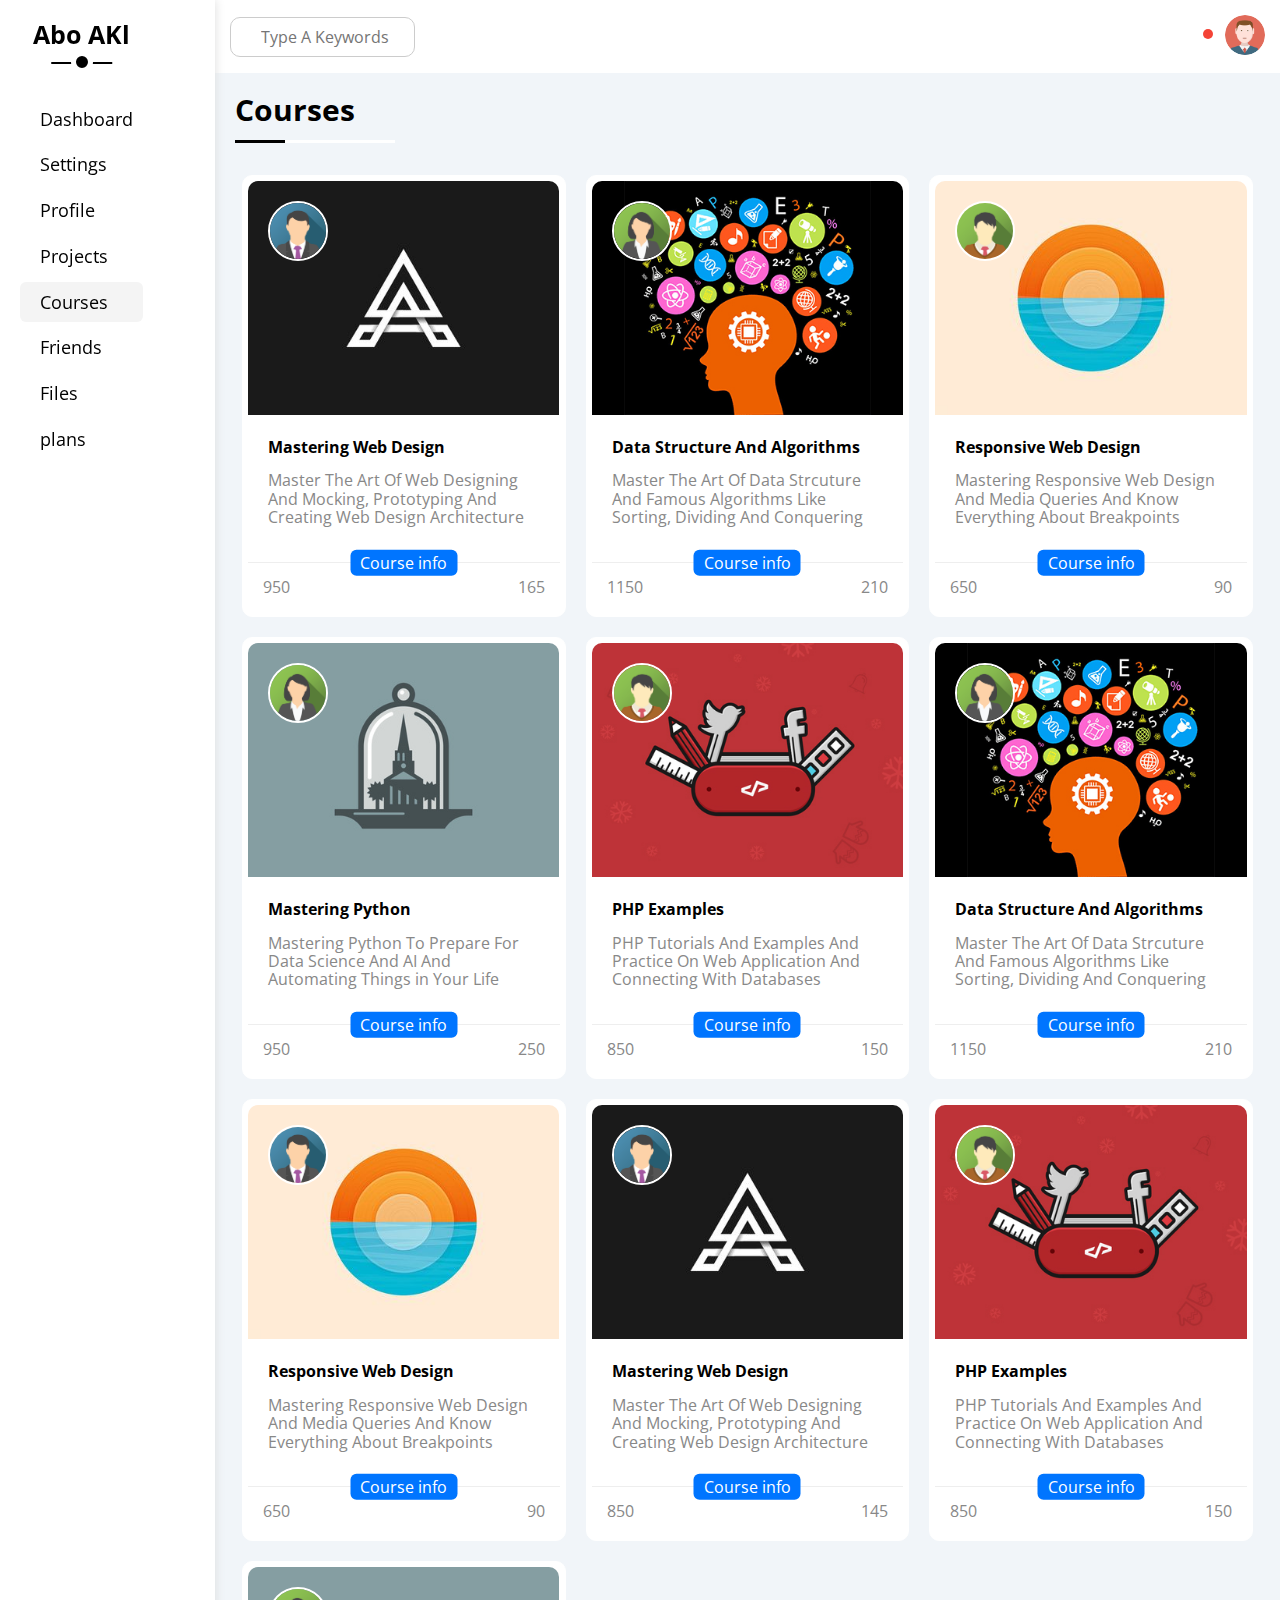
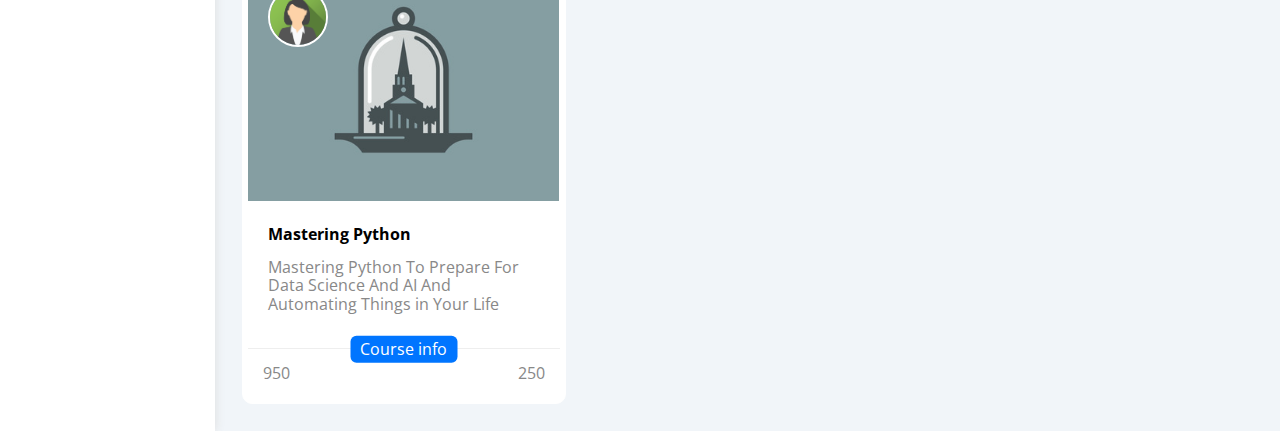
==== courses.html @ c009faca "upload the project 4" ====
<!DOCTYPE html>
<html lang="en" dir="ltr">
  <head>
    <meta charset="UTF-8" />
    <meta name="viewport" content="width=device-width, initial-scale=1.0" />
    <title>courses</title>
    <meta name="description" content="this is Dashboard" />
    <!-- Awesome liberary -->
    <link
      rel="stylesheet"
      href="https://cdnjs.cloudflare.com/ajax/libs/font-awesome/6.5.2/css/all.min.css"
      integrity="sha512-SnH5WK+bZxgPHs44uWIX+LLJAJ9/2PkPKZ5QiAj6Ta86w+fsb2TkcmfRyVX3pBnMFcV7oQPJkl9QevSCWr3W6A=="
      crossorigin="anonymous"
      referrerpolicy="no-referrer"
    />
    <!-- normalize style  -->
    <link rel="stylesheet" href="css/normalize.css" />
    <!-- Google Fonts -->
    <link rel="preconnect" href="https://fonts.googleapis.com" />
    <link rel="preconnect" href="https://fonts.gstatic.com" crossorigin />
    <link
      href="https://fonts.googleapis.com/css2?family=Open+Sans:ital,wght@0,300..800;1,300..800&display=swap"
      rel="stylesheet"
    />
    <!-- CSS Style -->
    <link rel="stylesheet" href="css/style.css" />
    <!-- CSS Framewoks -->
    <link rel="stylesheet" href="css/framewoks.css" />
  </head>
  <body>
    <div class="page d-flex">
      <div class="sidebar bg-white p-20 p-relative">
        <div class="div">
          <h3 class="p-relative txt-c fs-25">Abo AKl</h3>
          <ul class="mt-15 mb-15">
            <li class="p-10 mb-5 rad-6" title="Dashboard">
              <a href="index.html" class="c-black fs-18 d-flex align-center">
                <i class="fa-regular fa-chart-bar fa-fw"></i>
                <span>Dashboard</span>
              </a>
            </li>
            <li class="p-10 mb-5 rad-6" title="settings">
              <a href="settings.html" class="c-black fs-18 d-flex align-center">
                <i class="fa-solid fa-gear fa-fw"></i>
                <span>Settings</span>
              </a>
            </li>
            <li class="p-10 mb-5 rad-6" title="profile">
              <a href="profile.html" class="c-black fs-18 d-flex align-center">
                <i class="fa-regular fa-user fa-fw"></i>
                <span>Profile</span>
              </a>
            </li>
            <li class="p-10 mb-5 rad-6" title="projects">
              <a href="projects.html" class="c-black fs-18 d-flex align-center">
                <i class="fa-solid fa-diagram-project fa-fw"></i>
                <span>Projects</span>
              </a>
            </li>
            <li class="active p-10 mb-5 rad-6" title="Courses">
              <a href="courses.html" class="c-black fs-18 d-flex align-center">
                <i class="fa-solid fa-graduation-cap fa-fw"></i>
                <span>Courses</span>
              </a>
            </li>
            <li class="p-10 mb-5 rad-6" title="Friends">
              <a href="friends.html" class="c-black fs-18 d-flex align-center">
                <i class="fa-regular fa-circle-user fa-fw"></i>
                <span>Friends</span>
              </a>
            </li>
            <li class="p-10 mb-5 rad-6" title="Files">
              <a href="files.html" class="c-black fs-18 d-flex align-center">
                <i class="fa-regular fa-file fa-fw"></i>
                <span>Files</span>
              </a>
            </li>
            <li class="p-10 mb-5 rad-6" title="plans">
              <a href="plans.html" class="c-black fs-18 d-flex align-center">
                <i class="fa-regular fa-credit-card fa-fw"></i>
                <span>plans</span>
              </a>
            </li>
          </ul>
        </div>
      </div>
      <div class="content-area w-full">
        <header class="between-flex bg-white h-74 p-15">
          <div class="search p-relative">
            <input
              type="search"
              name="search"
              placeholder="Type A Keywords"
              class="p-10 rad-10 border-ccc"
            />
          </div>
          <div class="image between-flex gap-10">
            <span class="notification p-relative">
              <i class="fa-regular fa-bell fa-lg"></i>
            </span>
            <a href="profile.html"
              ><img src="image/avatar.png" loading="lazy" alt="avatar"
            /></a>
          </div>
        </header>
        <h1 class="p-relative fw-bold fs-30 h1">Courses</h1>
        <div class="courses-boxs d-grid gap-10 m-20">
          <div class="box-course rad-10 bg-white border-white p-5">
            <div class="image p-relative bg-white">
              <img src="image/course-01.png" alt="Course" class="course" />
              <img src="image/team-01.png" alt="Team" class="Team" />
            </div>
            <div class="text p-20">
              <h4>Mastering Web Design</h4>
              <p class="c-grey fs-15 mt-15 mb-15">
                Master The Art Of Web Designing And Mocking, Prototyping And
                Creating Web Design Architecture
              </p>
            </div>
            <div class="dollars between-flex p-15 p-relative">
              <a href="#" class="btn-shape bg-blue">Course info</a>
              <span class="c-grey">
                <i class="fa-regular fa-user"></i>
                950
              </span>
              <span class="c-grey">
                <i class="fa-solid fa-dollar-sign"></i>
                165
              </span>
            </div>
          </div>
          <div class="box-course rad-10 bg-white border-white p-5">
            <div class="image p-relative bg-white">
              <img src="image/course-02.png" alt="Course" class="course" />
              <img src="image/team-02.png" alt="Team" class="Team" />
            </div>
            <div class="text p-20">
              <h4>Data Structure And Algorithms</h4>
              <p class="c-grey fs-15 mt-15 mb-15">
                Master The Art Of Data Strcuture And Famous Algorithms Like
                Sorting, Dividing And Conquering
              </p>
            </div>
            <div class="dollars between-flex p-15 p-relative">
              <a href="#" class="btn-shape bg-blue">Course info</a>
              <span class="c-grey">
                <i class="fa-regular fa-user"></i>
                1150
              </span>
              <span class="c-grey">
                <i class="fa-solid fa-dollar-sign"></i>
                210
              </span>
            </div>
          </div>
          <div class="box-course rad-10 bg-white border-white p-5">
            <div class="image p-relative bg-white">
              <img src="image/course-03.png" alt="Course" class="course" />
              <img src="image/team-03.png" alt="Team" class="Team" />
            </div>
            <div class="text p-20">
              <h4>Responsive Web Design</h4>
              <p class="c-grey fs-15 mt-15 mb-15">
                Mastering Responsive Web Design And Media Queries And Know
                Everything About Breakpoints
              </p>
            </div>
            <div class="dollars between-flex p-15 p-relative">
              <a href="#" class="btn-shape bg-blue">Course info</a>
              <span class="c-grey">
                <i class="fa-regular fa-user"></i>
                650
              </span>
              <span class="c-grey">
                <i class="fa-solid fa-dollar-sign"></i>
                90
              </span>
            </div>
          </div>
          <div class="box-course rad-10 bg-white border-white p-5">
            <div class="image p-relative bg-white">
              <img src="image/course-04.png" alt="Course" class="course" />
              <img src="image/team-02.png" alt="Team" class="Team" />
            </div>
            <div class="text p-20">
              <h4>Mastering Python</h4>
              <p class="c-grey fs-15 mt-15 mb-15">
                Mastering Python To Prepare For Data Science And AI And
                Automating Things in Your Life
              </p>
            </div>
            <div class="dollars between-flex p-15 p-relative">
              <a href="#" class="btn-shape bg-blue">Course info</a>
              <span class="c-grey">
                <i class="fa-regular fa-user"></i>
                950
              </span>
              <span class="c-grey">
                <i class="fa-solid fa-dollar-sign"></i>
                250
              </span>
            </div>
          </div>
          <div class="box-course rad-10 bg-white border-white p-5">
            <div class="image p-relative bg-white">
              <img src="image/course-05.png" alt="Course" class="course" />
              <img src="image/team-03.png" alt="Team" class="Team" />
            </div>
            <div class="text p-20">
              <h4>PHP Examples</h4>
              <p class="c-grey fs-15 mt-15 mb-15">
                PHP Tutorials And Examples And Practice On Web Application And
                Connecting With Databases
              </p>
            </div>
            <div class="dollars between-flex p-15 p-relative">
              <a href="#" class="btn-shape bg-blue">Course info</a>
              <span class="c-grey">
                <i class="fa-regular fa-user"></i>
                850
              </span>
              <span class="c-grey">
                <i class="fa-solid fa-dollar-sign"></i>
                150
              </span>
            </div>
          </div>
          <div class="box-course rad-10 bg-white border-white p-5">
            <div class="image p-relative bg-white">
              <img src="image/course-02.png" alt="Course" class="course" />
              <img src="image/team-02.png" alt="Team" class="Team" />
            </div>
            <div class="text p-20">
              <h4>Data Structure And Algorithms</h4>
              <p class="c-grey fs-15 mt-15 mb-15">
                Master The Art Of Data Strcuture And Famous Algorithms Like
                Sorting, Dividing And Conquering
              </p>
            </div>
            <div class="dollars between-flex p-15 p-relative">
              <a href="#" class="btn-shape bg-blue">Course info</a>
              <span class="c-grey">
                <i class="fa-regular fa-user"></i>
                1150
              </span>
              <span class="c-grey">
                <i class="fa-solid fa-dollar-sign"></i>
                210
              </span>
            </div>
          </div>
          <div class="box-course rad-10 bg-white border-white p-5">
            <div class="image p-relative bg-white">
              <img src="image/course-03.png" alt="Course" class="course" />
              <img src="image/team-01.png" alt="Team" class="Team" />
            </div>
            <div class="text p-20">
              <h4>Responsive Web Design</h4>
              <p class="c-grey fs-15 mt-15 mb-15">
                Mastering Responsive Web Design And Media Queries And Know
                Everything About Breakpoints
              </p>
            </div>
            <div class="dollars between-flex p-15 p-relative">
              <a href="#" class="btn-shape bg-blue">Course info</a>
              <span class="c-grey">
                <i class="fa-regular fa-user"></i>
                650
              </span>
              <span class="c-grey">
                <i class="fa-solid fa-dollar-sign"></i>
                90
              </span>
            </div>
          </div>
          <div class="box-course rad-10 bg-white border-white p-5">
            <div class="image p-relative bg-white">
              <img src="image/course-01.png" alt="Course" class="course" />
              <img src="image/team-01.png" alt="Team" class="Team" />
            </div>
            <div class="text p-20">
              <h4>Mastering Web Design</h4>
              <p class="c-grey fs-15 mt-15 mb-15">
                Master The Art Of Web Designing And Mocking, Prototyping And
                Creating Web Design Architecture
              </p>
            </div>
            <div class="dollars between-flex p-15 p-relative">
              <a href="#" class="btn-shape bg-blue">Course info</a>
              <span class="c-grey">
                <i class="fa-regular fa-user"></i>
                850
              </span>
              <span class="c-grey">
                <i class="fa-solid fa-dollar-sign"></i>
                145
              </span>
            </div>
          </div>
          <div class="box-course rad-10 bg-white border-white p-5">
            <div class="image p-relative bg-white">
              <img src="image/course-05.png" alt="Course" class="course" />
              <img src="image/team-03.png" alt="Team" class="Team" />
            </div>
            <div class="text p-20">
              <h4>PHP Examples</h4>
              <p class="c-grey fs-15 mt-15 mb-15">
                PHP Tutorials And Examples And Practice On Web Application And
                Connecting With Databases
              </p>
            </div>
            <div class="dollars between-flex p-15 p-relative">
              <a href="#" class="btn-shape bg-blue">Course info</a>
              <span class="c-grey">
                <i class="fa-regular fa-user"></i>
                850
              </span>
              <span class="c-grey">
                <i class="fa-solid fa-dollar-sign"></i>
                150
              </span>
            </div>
          </div>
          <div class="box-course rad-10 bg-white border-white p-5">
            <div class="image p-relative bg-white">
              <img src="image/course-04.png" alt="Course" class="course" />
              <img src="image/team-02.png" alt="Team" class="Team" />
            </div>
            <div class="text p-20">
              <h4>Mastering Python</h4>
              <p class="c-grey fs-15 mt-15 mb-15">
                Mastering Python To Prepare For Data Science And AI And
                Automating Things in Your Life
              </p>
            </div>
            <div class="dollars between-flex p-15 p-relative">
              <a href="#" class="btn-shape bg-blue">Course info</a>
              <span class="c-grey">
                <i class="fa-regular fa-user"></i>
                950
              </span>
              <span class="c-grey">
                <i class="fa-solid fa-dollar-sign"></i>
                250
              </span>
            </div>
          </div>
        </div>
      </div>
    </div>
  </body>
</html>
---- css/style.css ----
:root{
        --background-active:#f6f6f6 ;
        --background-title: #eee;
        --blue-color: #0075ff;
        --blue-alt-color: #0d69d5;
        --orange-color: #f59e0b;
        --green-color: #22c55e;
        --red-color: #f44336;
        --grey-color: #888;
        --transition: 0.3s;
        --fa-style-family-classic: "Font Awesome 6 Free";
}
*{
        box-sizing: border-box;
        -webkit-box-sizing: border-box;
        margin: 0;
        padding: 0;
        text-decoration: none;
        scroll-behavior: smooth;
}
body{
        font-family: "Open Sans", sans-serif;
}
*:focus{
        outline: none;
}
ul{
        list-style: none;
        padding: 0;
}
::-webkit-scrollbar{
        width: 15px;
}
::-webkit-scrollbar-track{
        background-color: white;
}
::-webkit-scrollbar-thumb{
        background-color: var(--blue-color);
}
::-webkit-scrollbar-thumb:hover{
        background-color: var(--blue-alt-color);
}
.page{
        background-color: #f1f5f9;
        min-height: 100vh;
}
/* start sidebar */
.sidebar .div{
        position: fixed;
}
.page .sidebar{
        width: 250px;
        box-shadow: 0 0 10px #ddd;
}
.page .sidebar h3{
        margin-bottom: 50px;
}
.page .sidebar h3::before,
.page .sidebar h3::after{
        content: '';
        position: absolute;
        transform: translateX(-50%);
        background-color: black;
}
.page .sidebar h3::before{
        bottom: -15px;
        left: 50%;
        width: 50%;
        height: 2px;
}
.page .sidebar h3::after{
        bottom: -24px;
        left: 50%;
        width: 12px;
        height: 12px;
        border-radius: 50%;
        border: 5px solid white;
}
.page .sidebar ul li a span{
        margin-left: 10px;       
}
.page .sidebar ul li:hover,
.page .sidebar ul .active{
        background-color: #f4f4f4;
}
.page .sidebar ul li{
        padding: 10px;
}
@media (max-width:768px) {
        .page .sidebar ul li a span,
        .page .sidebar h3::after,
        .page .sidebar h3::before{
                display: none;
        }
        .sidebar .div{
                left:1px;
        }
        .page .sidebar{
                width: 50px;
                padding: 20px 4px;
        }
        .page .sidebar h3{
                font-size: 15px;
                margin-bottom: 20px;
                width: 44px;
        }
        .page .sidebar ul li{
                padding: 10px;
        }
}
/* end sidebar */
.content-area{
        overflow: hidden;
}
/* start header */
.page .content-area header .search input[type="search"]{
        width: 185px;
        padding-left:30px;
        transition:width var(--transition);
}
.page .content-area header .search input[type="search"]:focus{
        width: 200px;
}
.page .content-area header .search input[type="search"]:focus::placeholder{
        opacity: 0;
}
.page .content-area header .search::before{
        font-family: var(--fa-style-family-classic);
        content: '\f002';
        position: absolute;
        font-weight: 700;
        color: var(--grey-color);
        left: 10px;
        top: 50%;
        transform: translateY(-50%);
        font-size: 14px;
}
.page .content-area header .image span::after{
        content: '';
        position: absolute;
        width: 10px;
        height: 10px;
        border-radius: 50%;
        background-color: var(--red-color);
        top: -8px;
        right:-8px;
}
.page .content-area header .image .notification:hover {
        cursor: pointer;
        color: var(--orange-color);
}
.page .content-area header .image img{
        width: 40px;
        height: 40px;
        border-radius: 50%;
}
/* end header */
/* Start Dashbord */
.page .content-area h1::before,
.page .content-area h1::after{
        content: '';
        position: absolute;
        height: 3px;
        bottom:-15px;
        left: 0;
}
.page .content-area h1::before{
        background-color: white;
        width: 160px;
}
.page .content-area h1::after{
        background-color: black;
        width: 50px;
}
.wrapper{
        grid-template-columns: repeat(auto-fill,minmax(450px,1fr));
        margin:0 20px 20px 20px;
}
@media (max-width: 767px) {
        .wrapper {
                grid-template-columns:repeat(auto-fill,minmax(340px, 1fr));
                margin-left: 5px;
        }
}
/* start Welcome */
.page .content-area .wrapper .welcome{
        overflow: hidden;
}
.page .content-area .wrapper .welcome .avatar{
        width: 75px;
        height: 75px;
        border-radius: 50%;
        border: 2px solid white;
        margin-top: -40px;
        margin-left: 30px;
        padding: 2px;
        box-shadow: 0 0 5px #ddd;
}
.content-bottem{
        margin: 20px 0 50px;      
        border-top:2px solid var(--background-title) ;
        border-bottom:2px solid var(--background-title);
}
.content-bottem .box{
        flex: 1;
}
.page .content-area .wrapper .welcome a{
        margin: 0px 15px 15px auto;
        transition: var(--transition);
}
.page .content-area .wrapper .welcome a:hover{
        background-color: var(--blue-alt-color);
}
@media (max-width:768px) {
        .page .content-area .wrapper .welcome .avatar{
                margin-left: 0;
        }
}
/* start draft*/
.draft .title textarea{
        height: 180px;
        resize: none;
}
.draft form .save{
        margin: 25px 15px 0 auto;
        transition: var(--transition);
}
.draft a:hover{
        background-color: var(--blue-alt-color);
}
/* start target*/
.targets .target-row .icon{
        width: 80px;
        height: 80px;
        margin-right: 15px;
}
.targets .target-row .details{
        flex: 1;
}
.blue .icon,
.blue .progress{
        background-color: rgb(34 197 94 / 20%);
}
.green .icon,
.green .progress{
        background-color: rgb(34 197 94 / 20%);
}
.orange .icon,
.orange .progress{
        background-color: rgb(245 158 11 / 20%);
}
.details .progress{
        position: relative;
        height: 4px;
        width: 100%;
}
.details .progress > span{
        position: absolute;
        height: 100%;
}
.details .progress > span span{
        position: absolute;
        right: -13px;
        top: -30px;
        border-radius: 6px;
        padding: 1px;
        color: white;
        border: 1px solid ;
}
.details .progress > span span::before{
        content: '';
        position: absolute;
        border-color:transparent;
        border-width: 5px;
        border-style: solid;
        top: 21px;
        right: 12px;
}
.details .progress > .orange span::before{
        border-top-color:var(--orange-color) ;
}
.details .progress > .green span::before{
        border-top-color:var(--green-color) ;
}
.details .progress > .blue span::before{
        border-top-color:var(--blue-color) ;
}
/* start Tickets */
.tickets .box {
  border: 1px solid #ccc;
  width: calc(50% - 10px);
}
@media (max-width: 767px) {
  .tickets .box {
    width: 100%;
  }
}
/* start News*/
.news .box:not(:nth-of-type(4)){
        padding-bottom: 20px;
        border-bottom: 1px solid var(--background-title);
} 
.news .box .text{
        flex: 1;
}
@media (max-width:767px) {
        .news .box{
                display: block;
        }
        .news .box .button{
                width: fit-content;
                margin: 10px auto;
        }
        .news .box img{
                margin-bottom: 10px;
        }
        .news .box h3{
                font-size: 20px;
        }
        .news .box p{
                margin-bottom: 10px;
                font-size: 16px;
        }
}
/* start Tasks */
.tasks .box .text{
        flex: 1;
}
.tasks .box:not(:last-child){
        padding-bottom: 20px;
        border-bottom: 1px solid var(--background-title);
} 
.tasks .box i{
        cursor: pointer;
        transition: var(--transition);
}
.tasks .box i:hover{
        color: var(--red-color);
}
.tasks .done{
        opacity: 0.3;
}
.tasks .done p{
        text-decoration:line-through;
}
/* Start Uploads */
.uploads .box{
        display: flex;
        align-items: center;
}
.uploads .box:not(:last-of-type){
        margin-bottom: 10px;
        padding:0 0 10px;
        border-bottom: 1px solid #eee;
}
.uploads .box .text{
        flex: 1;
}
.uploads .box img{
        width: 40px;
        margin-right: 10px;
}
/* start progress */
.progress ul::before{
        content: '';
        position: absolute;
        left: 10px;
        width: 2px;
        height: calc(100% - 10px);
        background-color: var(--blue-color);
}
.progress ul li::before{
        content: '';
        height: 20px;
        width: 20px;
        border-radius:50% ;
        background-color: white;
        border: 2px solid white;
        outline: 2px solid var(--blue-color);
        margin-right: 20px;display: block;
        z-index: 1;
}
.progress ul .done::before{
        background-color: var(--blue-color);
}
.progress ul .current::before{
        animation: flash 2s linear infinite;
        -webkit-animation: flash 1      s linear infinite alternate;
        transition: var(--transition);
}
@keyframes flash {
        from{
                background-color: var(--blue-color);
        }
        to{
                background-color: white;
        }
}
/* start reminders */
.reminders ul li > span {
        width: 12px;
        height: 12px;
        border-radius: 50%;
        margin-right: 15px;
}
.reminders ul .blue >span{
        background-color:var(--blue-color);
} 
.reminders ul .green >span{
        background-color:var(--green-color);
} 
.reminders ul .orange >span{
        background-color:var(--orange-color);
} .reminders ul .red >span{
        background-color:var(--red-color);
} 
.reminders ul .blue div{
        border-left: 2px solid var(--blue-color);
}
.reminders ul .green div{
        border-left: 2px solid var(--green-color);
}
.reminders ul .orange div{
        border-left: 2px solid var(--orange-color);
}
.reminders ul .red div{
        border-left: 2px solid var(--red-color);
}
.reminders ul li div p{
        font-weight: bold;
        margin-bottom: 5px;
}
/* start posts */
.posts .box img{
        width: 50px;
        margin-right: 20px;
}
.posts .content{
        border-top: 1px solid #eee;
        border-bottom: 1px solid #eee;
}
.posts .love:hover{
        color: var(--red-color);
        cursor: pointer;
}
.posts .comment:hover{
        color: var(--blue-alt-color);
        cursor: pointer;
}
/* start social-stats */
.social-stats  i{
        position: absolute;
        left: 0;
        top: 0;
        width: 60px;
}
.social-stats  i:hover{
        transform: rotate(5deg);
        -webkit-transform: rotate(5deg);
        -moz-transform: rotate(5deg);
        -ms-transform: rotate(5deg);
        -o-transform: rotate(5deg);
}
.social-stats .twitter{
        background-color: rgb(29 161 242 / 20%);
        color: #1877f2;
}
.social-stats .twitter i,
.social-stats .twitter a
{
        background-color: #1877f2;
}
.social-stats .desc{
        padding-left: 55px;
}
.social-stats .facebook{
        background-color: rgb(24 119 242 / 20%);
        color: #1da1f2;
}
.social-stats .facebook i,
.social-stats .facebook a
{
        background-color: #1877f2;
}
.social-stats .youtube{
        background-color: rgb(255 0 0 / 20%);
        color: #ff0000;
}
.social-stats .youtube i,
.social-stats .youtube a
{
        background-color: #ff0000;
}
.social-stats .linkedin{
        background-color: rgb(0 119 181 / 20%);
        color: #0077b5;
}
.social-stats .linkedin i,
.social-stats .linkedin a
{
        background-color: #0077b5;
}
/* start projects */
.Resposive-table{
       overflow: auto;
}
table{
        min-width: 1000px;
        border-spacing: 0;
}
.Resposive-table table thead td{
        font-weight: bold;
        background-color: #eee;
}
.Resposive-table table td{
        padding: 15px;
}
.Resposive-table table tbody td{
        border-bottom: 1px solid #eee;
        border-left: 1px solid #eee;
        border-right: 1px solid #eee;
        transition: var(--transition);
}       
.Resposive-table table tbody tr:hover td{
        background-color: #fff6f6;
}
.Resposive-table table img{
        width: 32px;
        height: 32px;
        border-radius: 50%;
        background-color: white;
        padding: 2px;
}
.Resposive-table table img:not(:first-child){
        margin-left: -20px;
}
.Resposive-table table .label{
        font-size: 13px;
}
/* start Setting */
.page .box-setting form textarea{
        height: 150px;
        border-radius: 6px;
        padding: 10px;
        border: 1px solid #CCC;
}
.page .box-setting form textarea::placeholder{
        font-size: 13px;
}
.page .box-setting form input[type="submit"]{
        border: none;
        margin: 10px 0 0 auto;
}
/* Start general Toggle Switch */
.page .toggle-checkbox{
        -webkit-appearance: none;
        appearance: none;
}
.page .toggle-switch{
    width: 78px;
    background-color: #ccc;
    border-radius: 16px;
    position: relative;
    cursor: pointer;
    transition: var(--transition);
}
.page .toggle-switch::before{
        font-family: var(--fa-style-family-classic);
        content: '\f00d';
        color: #aaa;
        background-color: white;
        font-weight: 900;
        position: absolute;
        display: flex;
        align-items: center;
        justify-content: center;
        border-radius: 50%;
        transition:var(--transition);
}
.page .toggle-checkbox:checked + .toggle-switch{
        background-color: var(--blue-color);
}
.page .toggle-checkbox:checked + .toggle-switch::before{
        color: var(--blue-color);
        content: '\f00c';
}
/* End general Toggle Switch */
/* Start setting-toggle-Switch  */
.page .setting-checkbox-toggle .toggle-switch{
    height: 32px;
}
.page .setting-checkbox-toggle .toggle-switch::before{
        top: 4px;
        left: 4px;
        width: 24px;
        height: 24px;
}
.page .setting-checkbox-toggle .toggle-checkbox:checked + .toggle-switch::before{
        left: 50px;
}
/* End setting-toggle-Switch  */
.box-setting .form-box-name .mail input[type="email"]{
        width:100%;
        cursor: no-drop;
        background-color: #f0f4f8;
        color: #bbb;
}
.box-setting .form-box-name .Email a{
        position: absolute;
        right: 6px;
        top: 33px;
}
.box-setting .mid{
        border-top: 1px solid #ddd;
        border-bottom: 1px solid #ddd;
}
.box-setting .social-media i{
        height: 40px;
        width: 40px;
        border: 1px solid #ddd;
        border-right: none;
        border-radius: 6px 0 0 6px;
        transition: var(--transition);
}
.box-setting .social-media .X,
.box-setting .social-media .facebook{
        background-color: #1877f2;
}
.box-setting .social-media .youtube{
        background-color: var(--red-color);
}
.box-setting .social-media .linkedin{
        background-color:#0077b5;
}
.box-setting .social-media input{
        height: 40px;
        background-color: #eee;
        border: 1px solid #ddd;
        border-radius: 0 6px 6px 0px;
        caret-color: gray;
}
.box-setting .social-media input{
        padding-left:15px;
}
.box-setting .social-media:focus-within i{
        color: black;
}
/* start setting checkbox */
.box-setting .check-box input{
        -webkit-appearance: none;
        appearance: none;
        display: none;
}
.box-setting .check-box label{
        padding-left: 30px;
        position: relative;
        cursor: pointer;
}
.box-setting .check-box label::before,
.box-setting .check-box label::after{
        content: '';
        position: absolute;
        left: 0;
        top: 50%;
        margin-top:-8px;
        border-radius: 4px;
}
.box-setting .check-box label::before{
        border: 1px solid var(--blue-color);
        width: 14px;
        height: 14px;
}
.box-setting .check-box label::after{
        font-family: var(--fa-style-family-classic);
        content: '\f00c';
        font-weight: 900;
        position: absolute;
        top: 50%;
        left: 0px;
        width: 18px;
        height: 18px;
        background-color: var(--blue-color);
        color: white;
        display: flex;
        align-items: center;
        justify-content: center;
        transition: var(--transition);
        transform: scale(0) rotate(360deg);
}
.box-setting .check-box input[type="checkbox"]:checked + label::after{
        transform: scale(1.2) ;
        box-shadow:2px -1px 8px 0 #1877f2, -2px 2px 8px 0 #1877f2;
}
/* End setting checkbox */
/* start setting Radio */
.box-setting .radio input{
        -webkit-appearance: none;
        appearance: none;
}
.box-setting .radio label{
        position: relative;
        cursor: pointer;
        padding-left: 30px;
}
.box-setting .radio label::before,
.box-setting .radio label::after{
        content: '';
        position: absolute;
        border-radius: 50%;
        left: 0;
        top: 50%;
        margin-top: -8px;
        transition: var(--transition);
}
.box-setting .radio label::before{
        width: 16px;
        height: 16px;
        border: 2px solid var(--blue-color);
}
.box-setting .radio label::after{
        position: absolute;
        width: 13px;
        height: 13px;
        display: flex;
        align-items: center;
        justify-content: center;
        background-color: var(--blue-color);
        left: 3px;
        top: 14px;
        transform: scale(0) ;
}
.box-setting .radio input[type="radio"]:checked + label::after{
        transform: scale(1.1);
}
/* start radio-boxs */
.box-setting .boxs {
        border-top: 1px solid #eee;
        padding-top: 20px;
}
.box-setting .boxs input[type="radio"]{
        -webkit-appearance: none;
        appearance: none;
}
.box-setting .boxs .box{
        border-radius: 6px;
        border: 2px solid #ddd;
}
.box-setting .boxs .box label{
        cursor: pointer;
        margin: 20px;
}
.boxs input[type="radio"]:checked + .box {
        border-color: var(--blue-color);
        color: var(--blue-color);
}
@media (max-width:768px) {
        .box-setting .boxs{
                flex-direction: column;
        }
        .box-setting .boxs .box{
                margin-bottom: 10px;
                margin-right: 0;
        }
}
/* End setting Radio */
/* start Profile */
.page .boxs-profil .avatar{
        border-right: 1px solid #eee;
        padding: 20px;
        width: 300px;
}
.page .boxs-profil .avatar img{
        width: 120px;
}
.page .boxs-profil .avatar .rating{
        width: 135px;
        background-color: var(--background-title);
        height: 5px;
        border-radius: 8px;
        position: relative;
        margin: auto;
}
.page .boxs-profil .avatar .rating span{
        position: absolute;
        left: 0;
        height: 100%;
        border-radius: 10px;
}
.page .boxs .box{
        padding: 20px;
}
.page .boxs .box > div{
        width: 250px;
}
.page .boxs .box:not(:last-child){
        border-bottom: 1px solid #eee;
}
.page .boxs .box h4{
        margin-bottom: 10px;
        color: gray;
        font-weight: normal;
}
.page .boxs .box > div span{
        font-size: 14px;
}
.page .boxs .box:hover{
        background-color:#f9f9f9 ;
}
/*Start profile-toggle-Switch  */
.page  .toggle-checkbox:checked + .toggle-switch{
        background-color: var(--blue-color);
}
.page .profile-checkbox-toggle .toggle-checkbox:checked + .toggle-switch::before{
        color: var(--blue-color);
        left: 59px;
        content: '\f00c';
}
.page .profile-checkbox-toggle .toggle-switch{
        height: 19px;
}
.page .profile-checkbox-toggle .toggle-switch::before{
        top: 1px;
        left: 2px;
        width: 17px;
        height: 17px;
}
/*End profile-toggle-Switch  */
.skills-activities .box-skills ul > li span {
        display: inline-flex;
        padding: 4px 10px;
        background-color: #eee;
        border-radius: 6px;
        font-size: 14px;
}
.skills-activities .box-skills ul > li span:not(:last-child){
        margin-right: 10px;
}
.skills-activities .box-skills ul > li:not(:last-child){
        border-bottom: 1px solid #eee;
}
.skills-activities .box-skills ul > li{
        padding: 15px 0;
}
.box-activites img{
        width: 60px;
        height: 60px;
        border-radius: 50%;
        margin-right: 10px;
}
@media (max-width:768px) {
        .boxs-profil{
                flex-direction: column;
        }
        .page .boxs .box{
                flex-direction: column;
        }
        .page .boxs-profil .avatar{
                border-right: none;
        }
        .page .boxs .box > div{
                margin-bottom: 5px;
        }
        .page .profile-checkbox-toggle{
                width: fit-content;
        }
        .page .box .toggle-switch{
                margin: auto;
        }
}
/* start projects */
.page .projects-page .date{
        position: absolute;
        top: 10px;
        right: 16px;
}
.page .projects-page .image{
        min-height: 80px;
        position: relative;       
}
.page .projects-page .image a{
        position: absolute;
        left: 0;
        bottom: 0;
        transition: var(--transition);
}
.page .projects-page .image a:nth-child(2){
        left: 25px;
}
.page .projects-page .image a:nth-child(3){
        left: 50px;
}
.page .projects-page .image a:nth-child(4){
        left: 75px;
}
.page .projects-page .image a:nth-child(5){
        left: 100px;
}
.page .projects-page .image img{
        width: 40px;
        height: 40px;
        border-radius: 50%;
        border: 1px solid white;
}
.page .projects-page .image a:hover{
        transform: scale(1);
        z-index: 1;
}
.page .projects-page .lang{
        justify-content: flex-end;
        border-top: 1px solid #eee;
        padding: 10px 0;
        margin-top: 10px;
}
.page .projects-page .lang p{
        padding: 5px 8px;
}
@media (max-width:768px) {
        .page .projects-page .lang{
                display: flex;
                flex-direction: column;
        }
        .page .projects-page .lang p{
                width: fit-content;
        }
        .page .projects-page .lang p:not(:last-child){
                margin-bottom: 8px;
        }
}
.page .projects-page .percentage{
        border-top: 1px solid #eee;
        padding: 20px 0 0;
}
.page .projects-page .percentage:hover span {
        color: var(--green-color);
        font-weight: bold;
}
.page .projects-page .percentage .prog{
        position: relative;
        width: 250px;
        height: 10px;
        background-color:#eee;
}
.page .projects-page .percentage .prog span{
        position: absolute;
        left: 0;
        height: 100%;
}
/* start Courses */
.courses-boxs{
        grid-template-columns: repeat(auto-fill,minmax(300px,1fr));
        padding: 7px;
}
.courses-boxs .box-course .image{
        overflow: hidden;
}
.courses-boxs .box-course .image .course{
        max-width: 100%;
        border-radius: 10px 10px 0 0;
}
.courses-boxs .box-course .image .Team{
        width: 60px;
        height: 60px;
        border-radius: 50%;
        border: 2px solid white;
        position: absolute;
        left: 20px;
        top: 20px;
}
.courses-boxs .box-course .dollars{
        border-top: 1px solid #eee;
}
.courses-boxs .box-course .dollars a{
        position: absolute;
        left: 50%;
        top: 0;
        transform: translate(-50%, -50%);
        color: white;
}
.courses-boxs .box-course .dollars a:hover{
        background-color: var(--blue-alt-color);
}
.courses-boxs .box-course .dollars span:hover:first-of-type{
        color: var(--red-color);
        font-weight: bold;
}
.courses-boxs .box-course .dollars span:hover:last-of-type{
        color: var(--green-color);
        font-weight: bold;
}
/* Start Friends */
.boxs-friends{
        grid-template-columns: repeat(auto-fill,minmax(300px,1fr));
}
.box-friend .avatar img{
        width: 100px;
        height: 100px;
        border-radius: 50%;
        margin: 0 auto 10px;
}
.box-friend .avatar p{
        font-weight: bold;
}
.box-friend .text{
        border-top: 1px solid #eee;
        border-bottom: 1px solid #eee;
}
.box-friend .contact i{
        background-color: #eee;
        padding: 10px;
        border-radius: 50%;
        color: #666;
        font-size: 13px;
        cursor: pointer;
        transition: 0.3s;
}
.box-friend .contact i:first-child:hover{
        background-color: var(--blue-color);
        color: white;
}
.box-friend .contact i:last-child:hover{
        background-color: var(--red-color       );
        color: white;
}
/* start plans */
.content-area .plans .top{
        outline: 3px solid transparent ;
        border: 3px solid white;
        padding: 20px;
}
.content-area .plans .green{
        outline: 3px solid var(--green-color);  
}
.content-area .plans .orange{
        outline: 3px solid var(--orange-color);  
}
.content-area .plans .blue{
        outline: 3px solid var(--blue-alt-color); 
}
.content-area .plans .top span{
        width: fit-content;
        margin: auto;
        font-size: 40px;
}
.content-area .plans .top span::before{
        content: "$";
        position: absolute;
        left: -25px;
        top: -14px;
        font-size: 28px;
}
.content-area .plans ul li{
        padding: 20px 0;
        display: flex;
        align-items: center;
        border-bottom: 1px solid  #eee;
}
.content-area .plans ul li i:first-child{
        margin-right: 10px;
        font-size: 18px;
}
.content-area .plans ul li .yes{
        color: var(--green-color);
}
.content-area .plans ul li i:not(.yes){
        color:red;
}
.content-area .plans ul li i:last-child{
        margin-left: auto;
        color: var(--grey-color);
}
.content-area .plans .plan-orange{
        margin: 10px auto 0;
        border-radius: 20px;
        color: white;
        font-weight: bold;
        cursor: pointer;
}
/* Start Files */
.boxs-files{
        align-items: flex-start;
}
.boxs-files .all-files{
        flex: 1;
        grid-template-columns: repeat(auto-fill,minmax(200px,1fr));
}
.boxs-files .all-files  i{
        top: 10px;
        left: 13px;
}
.boxs-files .all-files  i:hover{
        color: var(--red-color);
}
.boxs-files .all-files .box-left .text img{
        display: block;
        width: 64px;
        margin: 0 auto 15px;
}
.boxs-files .all-files .box-left:hover img{
        transform: rotate(7deg);
}
.boxs-files .all-files .box-left .text span{
        border-bottom: 1px solid #eee;
        padding: 15px 0 15px;
}
.boxs-files .box-right{
        min-width: 260px;
}
.boxs-files .box-right  h1{
        margin: 10px 0 10px 0;
}
.boxs-files .box-right > div  i{
        width: 40px;
        height: 40px;
        margin-right: 10px;
} 
.boxs-files .box-right > div .blue{
        background-color: rgb(0 117 255 / 20%);
}
.boxs-files .box-right > div .green{
        background-color: rgb(34 197 94 / 20%);
}
.boxs-files .box-right > div .red{
        background-color: rgb(244 67 54 / 20%);
}
.boxs-files .box-right > div .orange{
        background-color: rgb(245 158 11 / 20%);
}
.boxs-files .box-right a{
        margin: auto;
        padding: 10px 15px;
        transition: var(--transition);
}
.boxs-files .box-right a:hover{
        background-color: var(--blue-alt-color);
}
.boxs-files .box-right a:hover i{
        animation: up-down .8s linear infinite;
        -webkit-animation: up-down .8s linear infinite;
}
@keyframes up-down {
        0%,100%{
                transform: translateY(0);
}       
        50%{
                transform: translateY(-5px);
        }
}
@media (max-width:768px) {
        .boxs-files{
                flex-direction: column-reverse;
                align-items: normal;
        }  
        
}
---- css/framewoks.css ----
:root{
        --background-active:#f6f6f6 ;
        --background-title: #eee;
        --blue-color: #0075ff;
        --blue-alt-color: #0d69d5;
        --orange-color: #f59e0b;
        --green-color: #22c55e;
        --red-color: #f44336;
        --grey-color: #888;
}
/* box model */
.d-flex{
        display: flex;
}
.align-center{
        align-items:center;
}
.space-between{
        justify-content: space-between;
}
.f-wrap{
        flex-wrap: wrap;
}
.flex{
  flex: 1;
}
.center-flex {
  display: flex;
  align-items: center;
  justify-content: center;
}
.between-flex {
  display: flex;
  align-items: center;
  justify-content: space-between;
}
.d-grid{
        display: grid;
}
.gap-20{
        gap: 20px;
}
.gap-10{
        gap: 20px;
}
.d-block{
        display: block;
}
@media (max-width: 767px) {
  .block-mobile {
    display: block;
  }
  .hide-mobile {
    display: none;
  }
}
/* Padding + margine */
.p-5{
  padding: 5px;
}
.p-10{
        padding: 10px;
}
.p-15{
        padding: 15px;
      }
.p-20 {
        padding: 20px;
}
.pt-10 {
        padding-top: 10px;
      }
.pt-15 {
        padding-top: 15px;
}
.pt-20 {
        padding-top: 20px;
}
.pb-10 {
        padding-bottom: 10px;}
.pb-15 {
        padding-bottom: 15px;
}
.pb-20 {
  padding-bottom: 20px;
}
.pr-5 {
  padding-right: 5px;
}
.pr-10 {
  padding-right: 10px;
}
.pl-5 {
  padding-left: 5px;
}
.pl-10 {
  padding-left: 10px;
}
.pl-15 {
  padding-left: 15px;
}
.pb-60{
  padding-bottom: 60px;
}
.m-0 {
        margin: 0;
}
.m-15 {
        margin: 15px;
}
.m-20 {
        margin: 20px;
}
.mt-0 {
        margin-top: 0;
}
.mt-5 {
        margin-top: 5px;
}
.mt-10 {
  margin-top: 10px;
}
.mt-15{
        margin-top: 15px;
}
.mt-20 {
        margin-top: 20px;
 }
.mt-25 {
        margin-top: 25px;
}
.mr-5 {
  margin-right: 5px;
}
.mr-10 {
        margin-right: 10px;
}
.mr-15 {
        margin-right: 15px;
}
.mr-20 {
  margin-right: 20px;
}
.mb-5 {
        margin-bottom: 5px;
}
.mb-10 {
        margin-bottom: 10px;
}
.mb-15 {
        margin-bottom: 15px;
}
.mb-20 {
        margin-bottom: 20px;
}
.mb-25 {
        margin-bottom: 25px;
}
.ml-20{
  margin-left: 20px;
}
.mb-40 {
  margin-bottom: 40px;
}
/* Start Color */
.c-black {
  color: black;
}
.c-white {
  color: white;
}
.c-grey {
  color: var(--grey-color);
}
.c-red {
  color: var(--red-color);
}
.c-green {
  color: var(--green-color);
}
.c-blue {
  color: var(--blue-color);
}
.c-orange {
  color: var(--orange-color);
}
.bg-red {
  background-color: var(--red-color);
}
.bg-green {
  background-color: var(--green-color);
}
.bg-blue {
  background-color: var(--blue-color);
}
.bg-orange {
  background-color: var(--orange-color);
}
.bg-white {
  background-color: white;
}
.bg-eee {
  background-color: #eee;
}
/* start components */
.btn-shape {
  padding: 4px 10px;
  border-radius: 6px;
}
/* Start Position */
.p-relative {
  position: relative;
}
.p-absolute {
  position: absolute;
}
/* End Position */
/* Start Font */
.txt-c {
  text-align: center;
}
.fs-13 {
  font-size: 13px;
}
.fs-14 {
  font-size: 14px;
}
.fs-16 {
  font-size: 16px;
}
.fs-18 {
        font-size: 18px;
}
.fs-20{
  font-size: 20px;
}
.fs-25 {
  font-size: 25px;
}
.fw-bold {
  font-weight: bold;
}
.fs-30{
  font-size: 30px;
}
.fs-40{
  font-size: 40px;
}
@media (max-width: 767px) {
  .txt-c-mobile {
    text-align: center;
  }
}
/* End Font */
/* Start Border */
.rad-6 {
  border-radius: 6px;
}
.rad-10 {
  border-radius: 10px;
}
.rad-half {
  border-radius: 50%;
}
.b-none {
  border: none;
}
.border-ccc {
  border: 1px solid #ccc;
}
.border-eee {
  border: 1px solid #eee;
}
.border-white{
  border: 1px solid white;
}

/* End Border */
/* Start Width + Height */
.w-full {
  width: 100%;
}
.w-100 {
  width: 100px;
}
.w-200 {
  width: 200px;
}
.w-fit {
  width: fit-content;
}
.h-full {
  height: 100%;
}
.h-100 {
  height: 100px;
}

/* End Width + Height */
.resize{
  resize: none;
}
.opacity{
  opacity: 0.2;
}
.h1{
  margin: 20px 20px 40px;
}
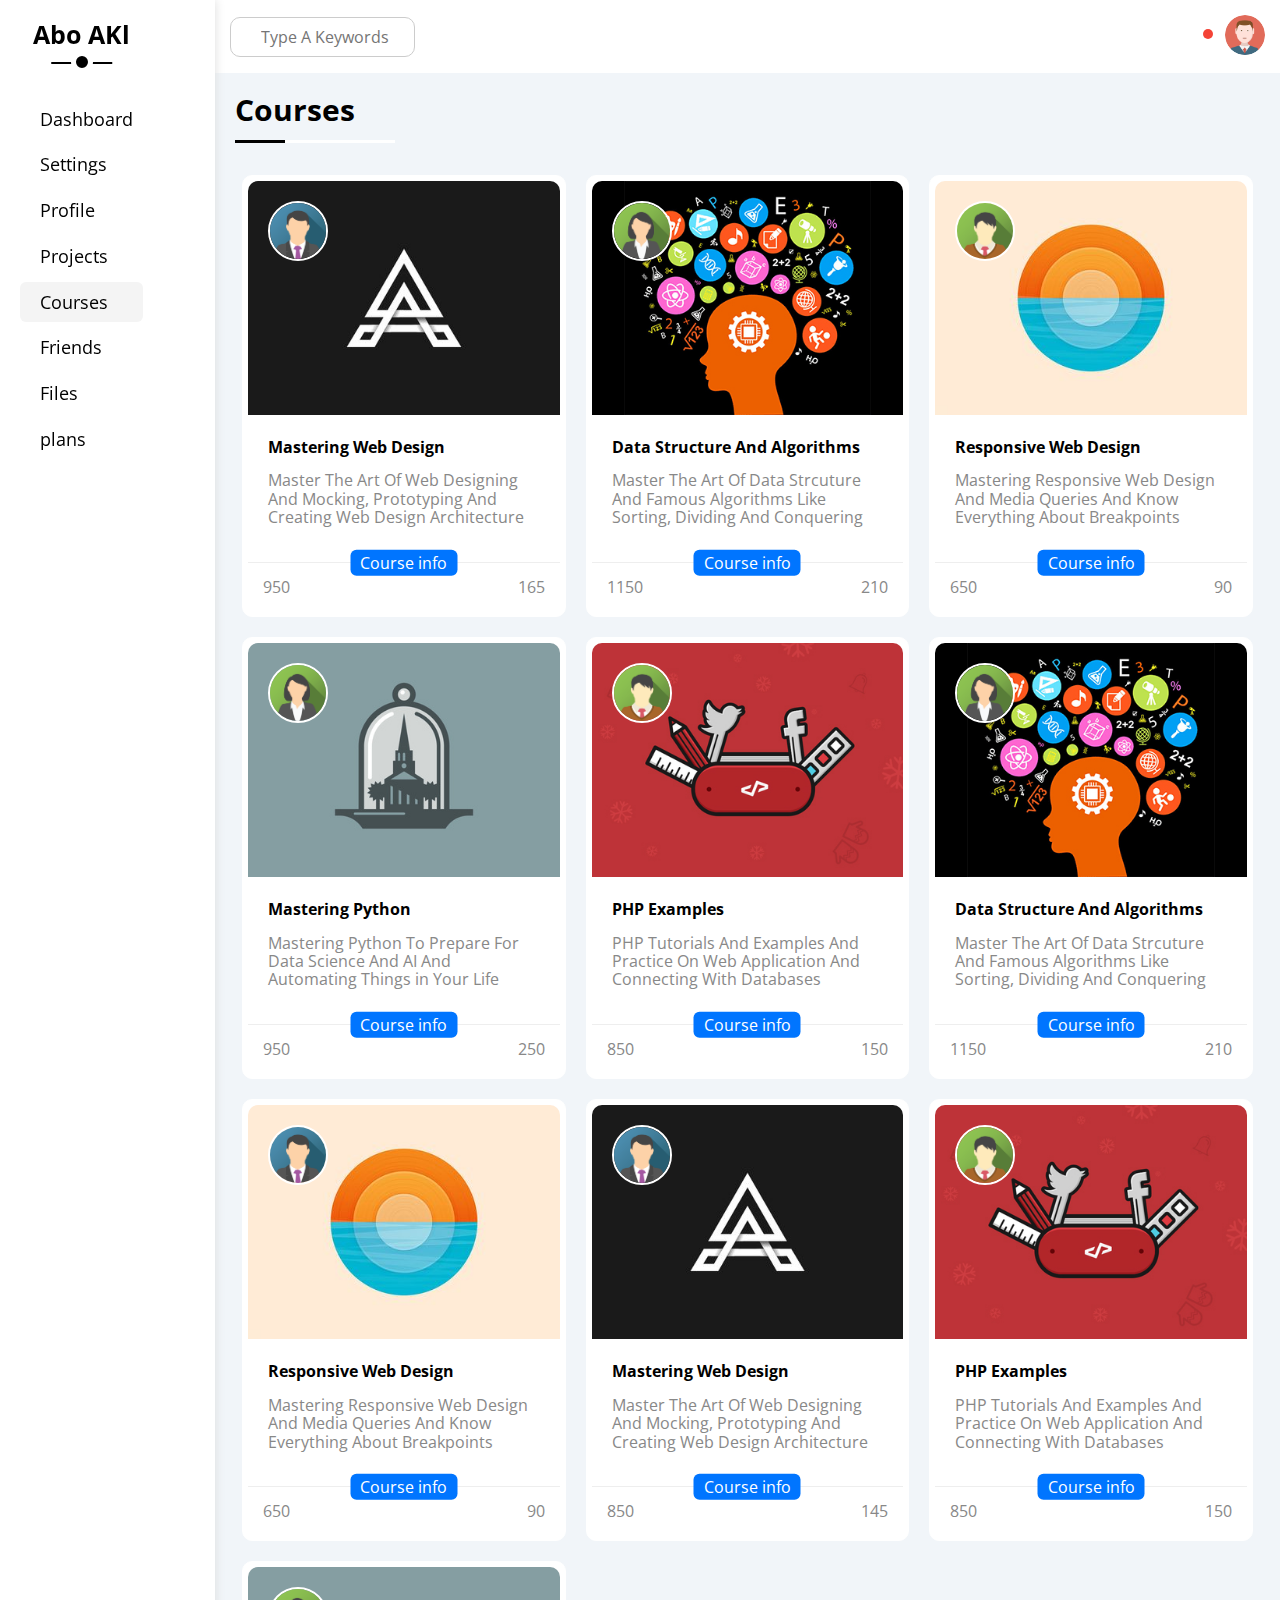
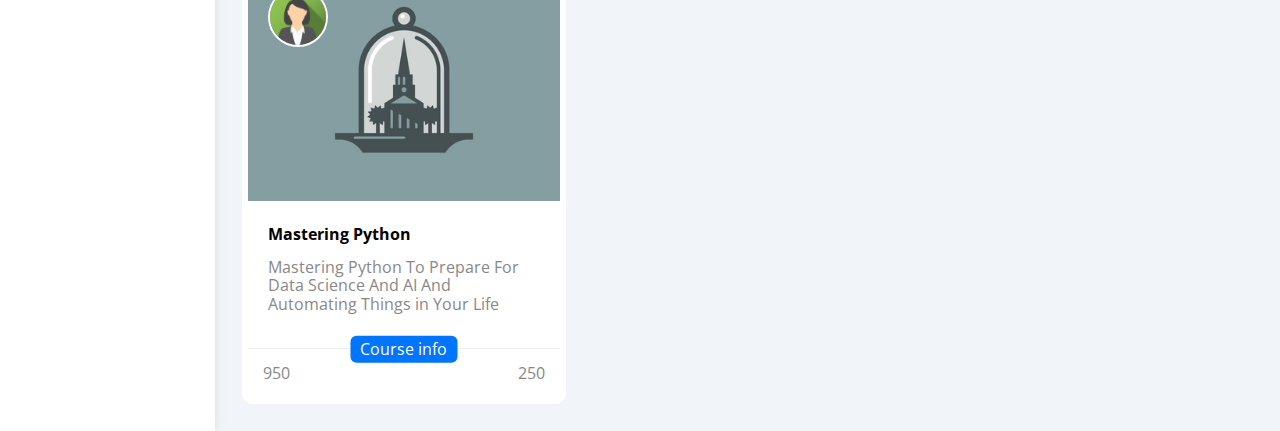
==== commit bdc393a7: "update the media query" ====
--- a/courses.html
+++ b/courses.html
@@ -22,10 +22,10 @@
       href="https://fonts.googleapis.com/css2?family=Open+Sans:ital,wght@0,300..800;1,300..800&display=swap"
       rel="stylesheet"
     />
+    <!-- CSS Framewoks -->
+    <link rel="stylesheet" href="css/framewoks.css" />
     <!-- CSS Style -->
     <link rel="stylesheet" href="css/style.css" />
-    <!-- CSS Framewoks -->
-    <link rel="stylesheet" href="css/framewoks.css" />
   </head>
   <body>
     <div class="page d-flex">
@@ -104,7 +104,7 @@
           </div>
         </header>
         <h1 class="p-relative fw-bold fs-30 h1">Courses</h1>
-        <div class="courses-boxs d-grid gap-10 m-20">
+        <div class="courses-boxs d-grid gap-10">
           <div class="box-course rad-10 bg-white border-white p-5">
             <div class="image p-relative bg-white">
               <img src="image/course-01.png" alt="Course" class="course" />
--- a/css/style.css
+++ b/css/style.css
@@ -179,6 +179,12 @@
 @media (max-width: 767px) {
         .wrapper {
                 grid-template-columns:repeat(auto-fill,minmax(340px, 1fr));
+                margin-left: 5px;
+        }
+}
+@media (max-width: 500px) {
+        .wrapper {
+                grid-template-columns:repeat(auto-fill,minmax(285px, 1fr));
                 margin-left: 5px;
         }
 }
@@ -501,6 +507,9 @@
         background-color: #0077b5;
 }
 /* start projects */
+.projects{
+        margin: 5px;
+}
 .Resposive-table{
        overflow: auto;
 }
@@ -848,10 +857,9 @@
         margin-right: 10px;
 }
 @media (max-width:768px) {
-        .boxs-profil{
-                flex-direction: column;
-        }
-        .page .boxs .box{
+        .boxs-profil,
+        .page .boxs .box,
+        .skills-activities{
                 flex-direction: column;
         }
         .page .boxs-profil .avatar{
@@ -865,6 +873,14 @@
         }
         .page .box .toggle-switch{
                 margin: auto;
+        }
+        .box-activites img{
+                width: 40px;
+                height: 40px;
+                margin-right: 0;
+        }
+        .box-activites{
+                padding: 10px;
         }
 }
 /* start projects */
@@ -914,18 +930,6 @@
 .page .projects-page .lang p{
         padding: 5px 8px;
 }
-@media (max-width:768px) {
-        .page .projects-page .lang{
-                display: flex;
-                flex-direction: column;
-        }
-        .page .projects-page .lang p{
-                width: fit-content;
-        }
-        .page .projects-page .lang p:not(:last-child){
-                margin-bottom: 8px;
-        }
-}
 .page .projects-page .percentage{
         border-top: 1px solid #eee;
         padding: 20px 0 0;
@@ -945,15 +949,35 @@
         left: 0;
         height: 100%;
 }
+@media (max-width:768px) {
+        .page .projects-page .text{
+                margin-top: 10px;
+        }
+        .page .projects-page .lang{
+                display: flex;
+                flex-direction: column;
+        }
+        .page .projects-page .lang p{
+                width: fit-content;
+        }
+        .page .projects-page .lang p:not(:last-child){
+                margin-bottom: 8px;
+        }
+        .page .projects-page .percentage .prog{
+                width: 170px;
+        }
+}
 /* start Courses */
 .courses-boxs{
         grid-template-columns: repeat(auto-fill,minmax(300px,1fr));
         padding: 7px;
+        margin: 20px;
 }
 .courses-boxs .box-course .image{
         overflow: hidden;
 }
 .courses-boxs .box-course .image .course{
+        width: 600px;
         max-width: 100%;
         border-radius: 10px 10px 0 0;
 }
@@ -987,9 +1011,28 @@
         color: var(--green-color);
         font-weight: bold;
 }
+@media (max-width:767px) {
+        .courses-boxs {
+                grid-template-columns:repeat(auto-fill,minmax(300px, 1fr));
+                margin: 10px;
+        }
+}
+@media (max-width: 500px) {
+        .courses-boxs {
+                grid-template-columns:repeat(auto-fill,minmax(270px, 1fr));
+                margin: 5px;
+        }
+        .courses-boxs .box-course .image .Team{
+                width: 50px;
+                height: 50px;
+                left: 10px;
+                top: 10px;
+        }
+}
 /* Start Friends */
 .boxs-friends{
         grid-template-columns: repeat(auto-fill,minmax(300px,1fr));
+        margin: 20px;
 }
 .box-friend .avatar img{
         width: 100px;
@@ -1021,6 +1064,15 @@
         background-color: var(--red-color       );
         color: white;
 }
+@media (max-width: 500px) {
+        .boxs-friends {
+                grid-template-columns:repeat(auto-fill,minmax(270px, 1fr));
+                margin: 10px;
+        }
+        .box-friend{
+                padding: 10px;
+        }
+}
 /* start plans */
 .content-area .plans .top{
         outline: 3px solid transparent ;
@@ -1137,6 +1189,12 @@
         animation: up-down .8s linear infinite;
         -webkit-animation: up-down .8s linear infinite;
 }
+@media (max-width:500px) {
+        .boxs-files{
+                margin: 10px;
+        }
+        
+}
 @keyframes up-down {
         0%,100%{
                 transform: translateY(0);
